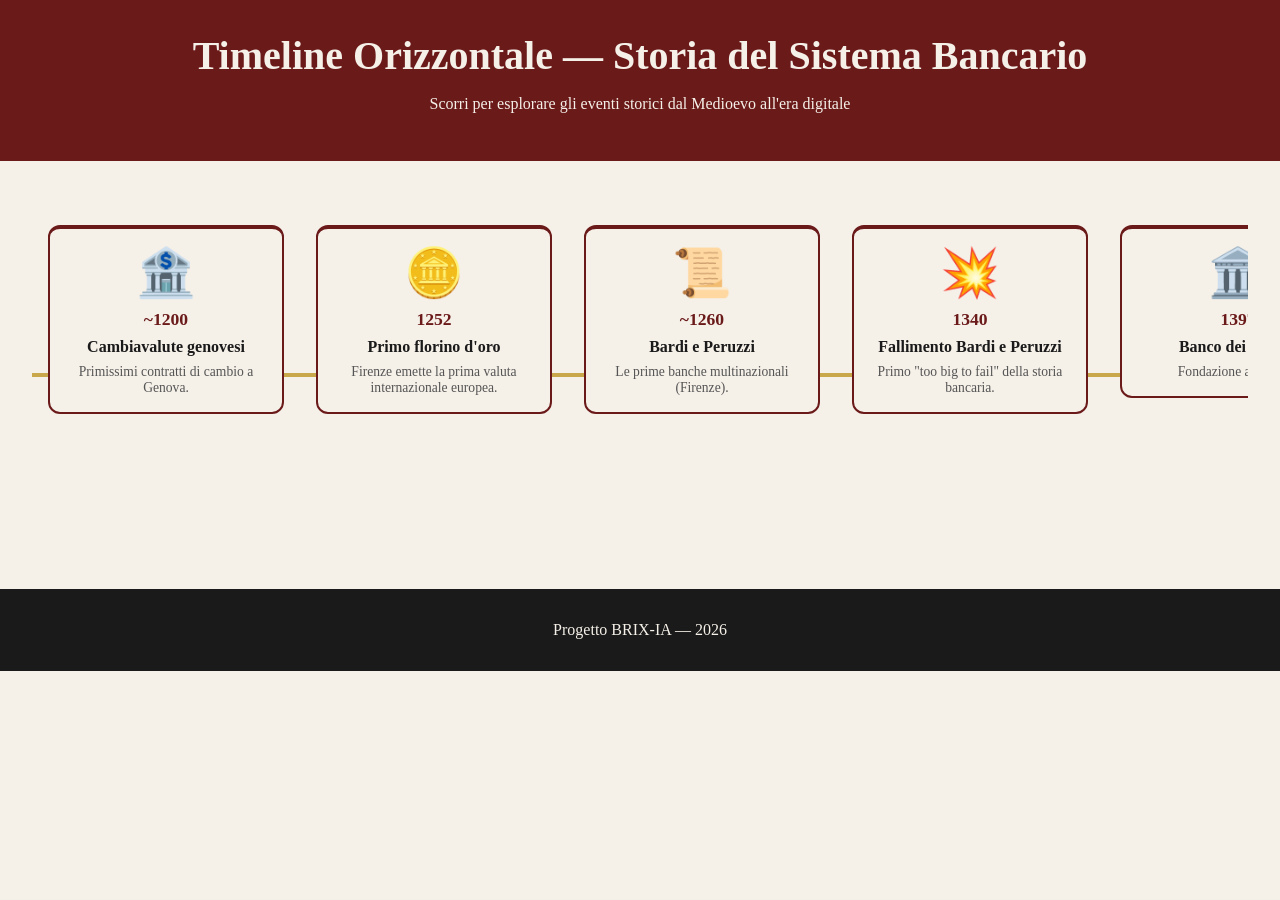
==== timeline-orizontal.html @ 4b07a0cc "Aggiunto prototipo timeline orizzontale con emoji e articoli HTML5" ====
<!DOCTYPE html>
<html lang="it">
<head>
    <meta charset="UTF-8">
    <meta name="viewport" content="width=device-width, initial-scale=1.0">
    <title>Timeline Orizzontale — Storia Bancaria</title>
    <link rel="stylesheet" href="src/timeline-horizontal.css">
</head>
<body>
    <header>
        <h1>Timeline Orizzontale — Storia del Sistema Bancario</h1>
        <p>Scorri per esplorare gli eventi storici dal Medioevo all'era digitale</p>
    </header>

    <main>
        <section class="timeline-horizontal" id="timeline">
            <!-- Atto I: Le Origini -->
            <article class="event" data-atto="1">
                <div class="emoji">🏦</div>
                <div class="date">~1200</div>
                <h3>Cambiavalute genovesi</h3>
                <p>Primissimi contratti di cambio a Genova.</p>
            </article>
            <article class="event" data-atto="1">
                <div class="emoji">🪙</div>
                <div class="date">1252</div>
                <h3>Primo florino d'oro</h3>
                <p>Firenze emette la prima valuta internazionale europea.</p>
            </article>
            <article class="event" data-atto="1">
                <div class="emoji">📜</div>
                <div class="date">~1260</div>
                <h3>Bardi e Peruzzi</h3>
                <p>Le prime banche multinazionali (Firenze).</p>
            </article>
            <article class="event" data-atto="1">
                <div class="emoji">💥</div>
                <div class="date">1340</div>
                <h3>Fallimento Bardi e Peruzzi</h3>
                <p>Primo "too big to fail" della storia bancaria.</p>
            </article>
            <article class="event" data-atto="1">
                <div class="emoji">🏛️</div>
                <div class="date">1397</div>
                <h3>Banco dei Medici</h3>
                <p>Fondazione a Firenze.</p>
            </article>
            <article class="event" data-atto="1">
                <div class="emoji">🏦</div>
                <div class="date">1472</div>
                <h3>Monte dei Paschi di Siena</h3>
                <p>La banca più antica del mondo ancora in attività.</p>
            </article>

            <!-- Atto II: La Rivoluzione Olandese e Inglese -->
            <article class="event" data-atto="2">
                <div class="emoji">🇳🇱</div>
                <div class="date">1609</div>
                <h3>Banco di Amsterdam</h3>
                <p>Primo prototipo di banca centrale.</p>
            </article>
            <article class="event" data-atto="2">
                <div class="emoji">🇬🇧</div>
                <div class="date">1694</div>
                <h3>Bank of England</h3>
                <p>Fondazione della prima banca centrale moderna.</p>
            </article>

            <!-- Atto III: L'Era Industriale -->
            <article class="event" data-atto="3">
                <div class="emoji">🇺🇸</div>
                <div class="date">1913</div>
                <h3>Federal Reserve</h3>
                <p>Nascita del sistema della banca centrale americana.</p>
            </article>
            <article class="event" data-atto="3">
                <div class="emoji">📉</div>
                <div class="date">1929</div>
                <h3>Grande Depressione</h3>
                <p>Crollo di Wall Street.</p>
            </article>

            <!-- Atto IV: L'Era Moderna -->
            <article class="event" data-atto="4">
                <div class="emoji">💸</div>
                <div class="date">1971</div>
                <h3>Nixon shock</h3>
                <p>Fine del gold standard.</p>
            </article>
            <article class="event" data-atto="4">
                <div class="emoji">🏛️💥</div>
                <div class="date">2008</div>
                <h3>Grande Crisi Finanziaria</h3>
                <p>Crollo di Lehman Brothers.</p>
            </article>

            <!-- Atto V: L'Era Digitale -->
            <article class="event" data-atto="5">
                <div class="emoji">₿</div>
                <div class="date">2009</div>
                <h3>Bitcoin</h3>
                <p>White paper di Satoshi Nakamoto.</p>
            </article>
            <article class="event" data-atto="5">
                <div class="emoji">📈</div>
                <div class="date">2024</div>
                <h3>ETF Bitcoin</h3>
                <p>Approvazione su Wall Street.</p>
            </article>
        </section>
    </main>

    <footer>
        <p>Progetto BRIX-IA — 2026</p>
    </footer>

    <script src="src/timeline-horizontal.js"></script>
</body>
</html>
---- src/timeline-horizontal.css ----
/* Timeline Orizzontale - Stile base */
:root {
    --oro: #c9a84c;
    --bordeaux: #6b1a1a;
    --avorio: #f5f0e8;
    --nero: #1a1a1a;
}

body {
    font-family: 'Georgia', serif;
    background-color: var(--avorio);
    color: var(--nero);
    margin: 0;
    padding: 0;
}

header {
    background-color: var(--bordeaux);
    color: var(--avorio);
    padding: 2rem;
    text-align: center;
}

header h1 {
    margin: 0;
    font-size: 2.5rem;
}

main {
    padding: 2rem;
    overflow-x: auto;
}

/* Timeline orizzontale */
.timeline-horizontal {
    display: flex;
    flex-direction: row;
    overflow-x: auto;
    padding: 2rem 1rem;
    gap: 2rem;
    position: relative;
    min-height: 300px;
    align-items: flex-start;
}

/* Linea temporale orizzontale */
.timeline-horizontal::before {
    content: '';
    position: absolute;
    top: 50%;
    left: 0;
    right: 0;
    height: 4px;
    background-color: var(--oro);
    transform: translateY(-50%);
    z-index: 0;
}

/* Evento (articolo) */
.event {
    flex: 0 0 auto;
    width: 200px;
    background-color: var(--avorio);
    border: 2px solid var(--bordeaux);
    border-radius: 12px;
    padding: 1rem;
    text-align: center;
    position: relative;
    z-index: 1;
    transition: transform 0.3s ease, box-shadow 0.3s ease;
    cursor: pointer;
}

.event:hover {
    transform: translateY(-10px);
    box-shadow: 0 10px 20px rgba(0,0,0,0.2);
}

/* Emoji (placeholder per immagini) */
.emoji {
    font-size: 3rem;
    margin-bottom: 0.5rem;
}

/* Data */
.date {
    font-weight: bold;
    color: var(--bordeaux);
    margin-bottom: 0.5rem;
    font-size: 1.1rem;
}

/* Titolo */
.event h3 {
    margin: 0.5rem 0;
    font-size: 1rem;
    color: var(--nero);
}

/* Descrizione */
.event p {
    font-size: 0.85rem;
    margin: 0;
    color: #555;
}

/* Attivo (selezionato) */
.event.active {
    border-color: var(--oro);
    background-color: #fff8e1;
    transform: translateY(-10px) scale(1.05);
}

/* Attributi per distinguere gli atti */
.event[data-atto="1"] { border-top: 4px solid var(--bordeaux); }
.event[data-atto="2"] { border-top: 4px solid var(--oro); }
.event[data-atto="3"] { border-top: 4px solid #8b4513; }
.event[data-atto="4"] { border-top: 4px solid #2f4f4f; }
.event[data-atto="5"] { border-top: 4px solid #4b0082; }

/* Footer */
footer {
    background-color: var(--nero);
    color: var(--avorio);
    text-align: center;
    padding: 1rem;
}

/* Responsive */
@media (max-width: 768px) {
    .timeline-horizontal {
        flex-direction: row;
        overflow-x: scroll;
        scroll-snap-type: x mandatory;
        -webkit-overflow-scrolling: touch;
    }
    
    .event {
        width: 160px;
        scroll-snap-align: center;
    }
    
    .emoji {
        font-size: 2rem;
    }
}

/* Barra di scorrimento personalizzata */
.timeline-horizontal::-webkit-scrollbar {
    height: 8px;
}

.timeline-horizontal::-webkit-scrollbar-track {
    background: var(--avorio);
}

.timeline-horizontal::-webkit-scrollbar-thumb {
    background: var(--bordeaux);
    border-radius: 4px;
}
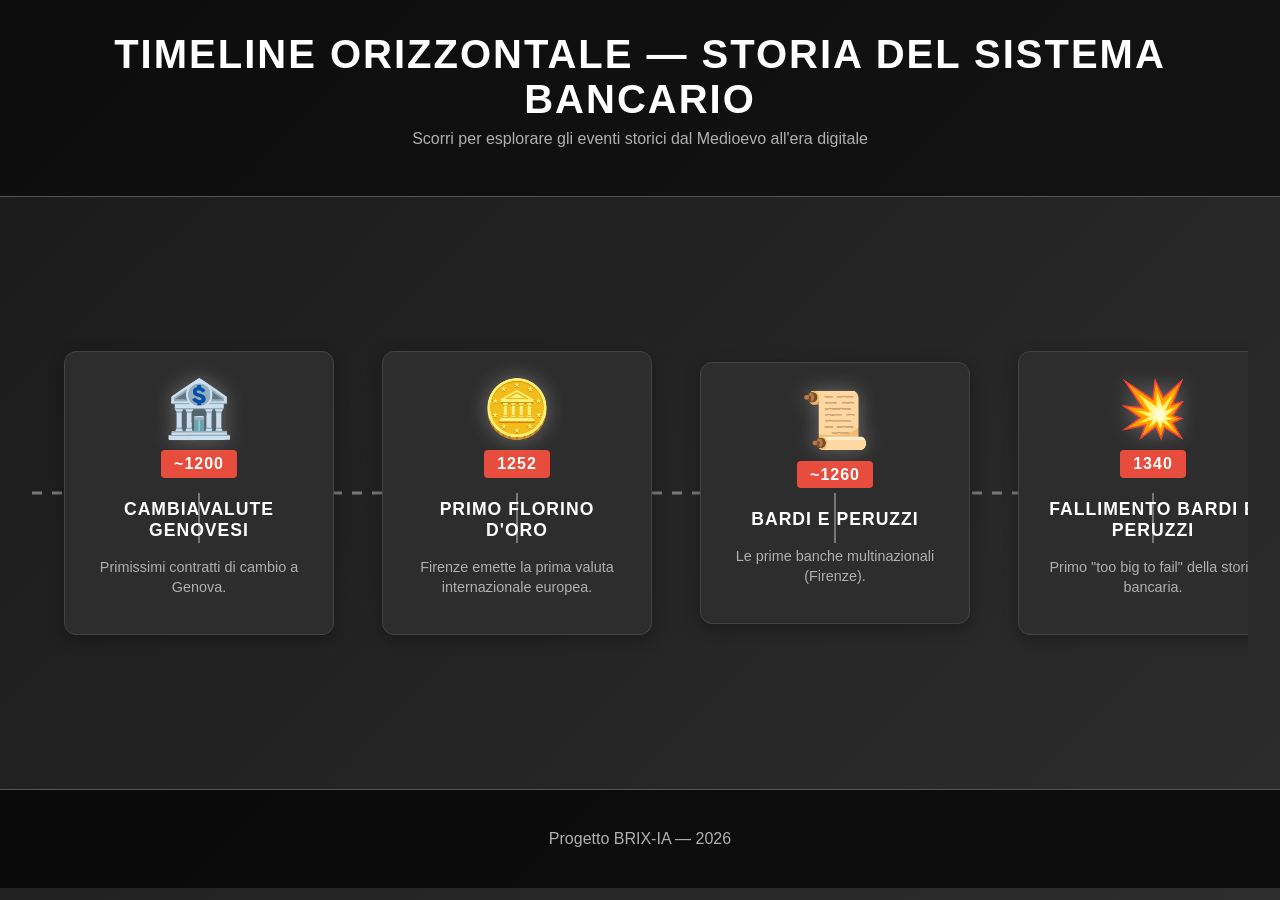
==== commit 4de31c30: "Aggiunto stile dark e espansione descrizione al click" ====
--- a/timeline-orizontal.html
+++ b/timeline-orizontal.html
@@ -4,7 +4,7 @@
     <meta charset="UTF-8">
     <meta name="viewport" content="width=device-width, initial-scale=1.0">
     <title>Timeline Orizzontale — Storia Bancaria</title>
-    <link rel="stylesheet" href="src/timeline-horizontal.css">
+    <link rel="stylesheet" href="src/timeline-horizontal-dark.css">
 </head>
 <body>
     <header>
@@ -16,96 +16,166 @@
         <section class="timeline-horizontal" id="timeline">
             <!-- Atto I: Le Origini -->
             <article class="event" data-atto="1">
-                <div class="emoji">🏦</div>
-                <div class="date">~1200</div>
-                <h3>Cambiavalute genovesi</h3>
-                <p>Primissimi contratti di cambio a Genova.</p>
+                <div class="event-header">
+                    <div class="emoji">🏦</div>
+                    <div class="date">~1200</div>
+                    <h3>Cambiavalute genovesi</h3>
+                </div>
+                <p class="description-short">Primissimi contratti di cambio a Genova.</p>
+                <div class="description-expanded">
+                    <p>I cambiavalute genovesi del XIII secolo furono pionieri nella creazione di strumenti finanziari innovativi come le lettere di cambio, permettendo il commercio internazionale senza trasportare moneta fisica.</p>
+                </div>
             </article>
             <article class="event" data-atto="1">
-                <div class="emoji">🪙</div>
-                <div class="date">1252</div>
-                <h3>Primo florino d'oro</h3>
-                <p>Firenze emette la prima valuta internazionale europea.</p>
+                <div class="event-header">
+                    <div class="emoji">🪙</div>
+                    <div class="date">1252</div>
+                    <h3>Primo florino d'oro</h3>
+                </div>
+                <p class="description-short">Firenze emette la prima valuta internazionale europea.</p>
+                <div class="description-expanded">
+                    <p>Il florino d'oro fiorentino, coniato per la prima volta nel 1252, divenne la valuta di riferimento per i commerci in Europa per oltre due secoli, garantendo purezza e stabilità.</p>
+                </div>
             </article>
             <article class="event" data-atto="1">
-                <div class="emoji">📜</div>
-                <div class="date">~1260</div>
-                <h3>Bardi e Peruzzi</h3>
-                <p>Le prime banche multinazionali (Firenze).</p>
+                <div class="event-header">
+                    <div class="emoji">📜</div>
+                    <div class="date">~1260</div>
+                    <h3>Bardi e Peruzzi</h3>
+                </div>
+                <p class="description-short">Le prime banche multinazionali (Firenze).</p>
+                <div class="description-expanded">
+                    <p>Le famiglie Bardi e Peruzzi gestivano filiali in tutta Europa, finanziando re e papi, e introdussero pratiche innovative come i conti correnti e il trasferimento di fondi senza movimento di metalli preziosi.</p>
+                </div>
             </article>
             <article class="event" data-atto="1">
-                <div class="emoji">💥</div>
-                <div class="date">1340</div>
-                <h3>Fallimento Bardi e Peruzzi</h3>
-                <p>Primo "too big to fail" della storia bancaria.</p>
+                <div class="event-header">
+                    <div class="emoji">💥</div>
+                    <div class="date">1340</div>
+                    <h3>Fallimento Bardi e Peruzzi</h3>
+                </div>
+                <p class="description-short">Primo "too big to fail" della storia bancaria.</p>
+                <div class="description-expanded">
+                    <p>Il fallimento delle due maggiori banche europee nel 1340 causò una crisi creditizia senza precedenti, spingendo i sovrani a cercare alternative e ponendo le basi per la creazione di banche centrali.</p>
+                </div>
             </article>
             <article class="event" data-atto="1">
-                <div class="emoji">🏛️</div>
-                <div class="date">1397</div>
-                <h3>Banco dei Medici</h3>
-                <p>Fondazione a Firenze.</p>
+                <div class="event-header">
+                    <div class="emoji">🏛️</div>
+                    <div class="date">1397</div>
+                    <h3>Banco dei Medici</h3>
+                </div>
+                <p class="description-short">Fondazione a Firenze.</p>
+                <div class="description-expanded">
+                    <p>Il Banco dei Medici, fondato da Giovanni di Bicci de' Medici, divenne la banca più potente d'Europa, finanziando il Rinascimento e stabilendo standard di contabilità con la partita doppia.</p>
+                </div>
             </article>
             <article class="event" data-atto="1">
-                <div class="emoji">🏦</div>
-                <div class="date">1472</div>
-                <h3>Monte dei Paschi di Siena</h3>
-                <p>La banca più antica del mondo ancora in attività.</p>
+                <div class="event-header">
+                    <div class="emoji">🏦</div>
+                    <div class="date">1472</div>
+                    <h3>Monte dei Paschi di Siena</h3>
+                </div>
+                <p class="description-short">La banca più antica del mondo ancora in attività.</p>
+                <div class="description-expanded">
+                    <p>Fondato come Monte dei Paschi di Siena nel 1472 per prestare a basso interesse ai cittadini, è la banca più antica del mondo ancora operativa, simbolo di continuità storica.</p>
+                </div>
             </article>
 
             <!-- Atto II: La Rivoluzione Olandese e Inglese -->
             <article class="event" data-atto="2">
-                <div class="emoji">🇳🇱</div>
-                <div class="date">1609</div>
-                <h3>Banco di Amsterdam</h3>
-                <p>Primo prototipo di banca centrale.</p>
+                <div class="event-header">
+                    <div class="emoji">🇳🇱</div>
+                    <div class="date">1609</div>
+                    <h3>Banco di Amsterdam</h3>
+                </div>
+                <p class="description-short">Primo prototipo di banca centrale.</p>
+                <div class="description-expanded">
+                    <p>Il Banco di Amsterdam, fondato nel 1609, fu il primo esempio di banca centrale moderna, garantendo la convertibilità delle valute e stabilendo standard per la moneta internazionale.</p>
+                </div>
             </article>
             <article class="event" data-atto="2">
-                <div class="emoji">🇬🇧</div>
-                <div class="date">1694</div>
-                <h3>Bank of England</h3>
-                <p>Fondazione della prima banca centrale moderna.</p>
+                <div class="event-header">
+                    <div class="emoji">🇬🇧</div>
+                    <div class="date">1694</div>
+                    <h3>Bank of England</h3>
+                </div>
+                <p class="description-short">Fondazione della prima banca centrale moderna.</p>
+                <div class="description-expanded">
+                    <p>La Bank of England, fondata nel 1694 per finanziare la guerra contro la Francia, divenne il modello per le banche centrali moderne, stabilendo il monopolio sull'emissione di banconote.</p>
+                </div>
             </article>
 
             <!-- Atto III: L'Era Industriale -->
             <article class="event" data-atto="3">
-                <div class="emoji">🇺🇸</div>
-                <div class="date">1913</div>
-                <h3>Federal Reserve</h3>
-                <p>Nascita del sistema della banca centrale americana.</p>
+                <div class="event-header">
+                    <div class="emoji">🇺🇸</div>
+                    <div class="date">1913</div>
+                    <h3>Federal Reserve</h3>
+                </div>
+                <p class="description-short">Nascita del sistema della banca centrale americana.</p>
+                <div class="description-expanded">
+                    <p>Il Federal Reserve Act del 1913 creò il sistema della banca centrale degli Stati Uniti, con l'obiettivo di fornire una moneta elastica e stabilizzare il sistema finanziario.</p>
+                </div>
             </article>
             <article class="event" data-atto="3">
-                <div class="emoji">📉</div>
-                <div class="date">1929</div>
-                <h3>Grande Depressione</h3>
-                <p>Crollo di Wall Street.</p>
+                <div class="event-header">
+                    <div class="emoji">📉</div>
+                    <div class="date">1929</div>
+                    <h3>Grande Depressione</h3>
+                </div>
+                <p class="description-short">Crollo di Wall Street.</p>
+                <div class="description-expanded">
+                    <p>Il crollo della borsa di Wall Street del 1929 segnò l'inizio della Grande Depressione, una crisi economica mondiale che durò per tutti gli anni '30 e cambiò la politica economica globale.</p>
+                </div>
             </article>
 
             <!-- Atto IV: L'Era Moderna -->
             <article class="event" data-atto="4">
-                <div class="emoji">💸</div>
-                <div class="date">1971</div>
-                <h3>Nixon shock</h3>
-                <p>Fine del gold standard.</p>
+                <div class="event-header">
+                    <div class="emoji">💸</div>
+                    <div class="date">1971</div>
+                    <h3>Nixon shock</h3>
+                </div>
+                <p class="description-short">Fine del gold standard.</p>
+                <div class="description-expanded">
+                    <p>Il 15 agosto 1971, il presidente Nixon sospese la convertibilità del dollaro in oro, ponendo fine al sistema di Bretton Woods e dando inizio all'era della moneta fiat globale.</p>
+                </div>
             </article>
             <article class="event" data-atto="4">
-                <div class="emoji">🏛️💥</div>
-                <div class="date">2008</div>
-                <h3>Grande Crisi Finanziaria</h3>
-                <p>Crollo di Lehman Brothers.</p>
+                <div class="event-header">
+                    <div class="emoji">🏛️💥</div>
+                    <div class="date">2008</div>
+                    <h3>Grande Crisi Finanziaria</h3>
+                </div>
+                <p class="description-short">Crollo di Lehman Brothers.</p>
+                <div class="description-expanded">
+                    <p>Il fallimento di Lehman Brothers nel settembre 2008 scatenò la più grave crisi finanziaria dai tempi della Grande Depressione, con ripercussioni globali durature.</p>
+                </div>
             </article>
 
             <!-- Atto V: L'Era Digitale -->
             <article class="event" data-atto="5">
-                <div class="emoji">₿</div>
-                <div class="date">2009</div>
-                <h3>Bitcoin</h3>
-                <p>White paper di Satoshi Nakamoto.</p>
+                <div class="event-header">
+                    <div class="emoji">₿</div>
+                    <div class="date">2009</div>
+                    <h3>Bitcoin</h3>
+                </div>
+                <p class="description-short">White paper di Satoshi Nakamoto.</p>
+                <div class="description-expanded">
+                    <p>Il 31 ottobre 2008, Satoshi Nakamoto pubblicò il white paper Bitcoin, introducendo la prima criptovaluta decentralizzata e aprendo la strada alla blockchain.</p>
+                </div>
             </article>
             <article class="event" data-atto="5">
-                <div class="emoji">📈</div>
-                <div class="date">2024</div>
-                <h3>ETF Bitcoin</h3>
-                <p>Approvazione su Wall Street.</p>
+                <div class="event-header">
+                    <div class="emoji">📈</div>
+                    <div class="date">2024</div>
+                    <h3>ETF Bitcoin</h3>
+                </div>
+                <p class="description-short">Approvazione su Wall Street.</p>
+                <div class="description-expanded">
+                    <p>Nel 2024, la SEC approvò i primi ETF Bitcoin, permettendo agli investitori istituzionali di accedere a Bitcoin attraverso strumenti regolamentati.</p>
+                </div>
             </article>
         </section>
     </main>
--- a/src/timeline-horizontal-dark.css
+++ b/src/timeline-horizontal-dark.css
@@ -0,0 +1,255 @@
+/* Timeline Orizzontale - Stile Dark */
+:root {
+    --bg-dark: #1a1a1a;
+    --bg-card: #2d2d2d;
+    --text-primary: #ffffff;
+    --text-secondary: #b0b0b0;
+    --accent-red: #e74c3c;
+    --accent-blue: #3498db;
+    --accent-yellow: #f1c40f;
+    --accent-green: #2ecc71;
+    --accent-purple: #9b59b6;
+    --line-color: #555;
+    --line-dashed: #777;
+}
+
+body {
+    font-family: 'Segoe UI', Tahoma, Geneva, Verdana, sans-serif;
+    background: linear-gradient(135deg, #1a1a1a 0%, #2d2d2d 100%);
+    color: var(--text-primary);
+    margin: 0;
+    padding: 0;
+    min-height: 100vh;
+}
+
+header {
+    background: rgba(0,0,0,0.5);
+    padding: 2rem;
+    text-align: center;
+    border-bottom: 1px solid var(--line-color);
+}
+
+header h1 {
+    margin: 0;
+    font-size: 2.5rem;
+    font-weight: 700;
+    letter-spacing: 2px;
+    text-transform: uppercase;
+}
+
+header p {
+    color: var(--text-secondary);
+    margin-top: 0.5rem;
+}
+
+main {
+    padding: 2rem;
+    overflow-x: auto;
+    position: relative;
+}
+
+/* Timeline orizzontale */
+.timeline-horizontal {
+    display: flex;
+    flex-direction: row;
+    overflow-x: auto;
+    padding: 4rem 2rem;
+    gap: 3rem;
+    position: relative;
+    min-height: 400px;
+    align-items: center;
+}
+
+/* Linea temporale orizzontale tratteggiata */
+.timeline-horizontal::before {
+    content: '';
+    position: absolute;
+    top: 50%;
+    left: 0;
+    right: 0;
+    height: 3px;
+    background: repeating-linear-gradient(
+        to right,
+        var(--line-dashed) 0,
+        var(--line-dashed) 10px,
+        transparent 10px,
+        transparent 20px
+    );
+    transform: translateY(-50%);
+    z-index: 0;
+}
+
+/* Evento (articolo) */
+.event {
+    flex: 0 0 auto;
+    width: 220px;
+    background-color: var(--bg-card);
+    border-radius: 12px;
+    padding: 1.5rem;
+    text-align: center;
+    position: relative;
+    z-index: 1;
+    transition: all 0.3s ease;
+    cursor: pointer;
+    box-shadow: 0 4px 15px rgba(0,0,0,0.3);
+    border: 1px solid #444;
+}
+
+.event:hover {
+    transform: translateY(-15px) scale(1.02);
+    box-shadow: 0 15px 30px rgba(0,0,0,0.5);
+    border-color: var(--accent-blue);
+}
+
+.event-header {
+    margin-bottom: 1rem;
+}
+
+/* Emoji (placeholder per immagini) */
+.emoji {
+    font-size: 3.5rem;
+    margin-bottom: 0.5rem;
+    display: block;
+    filter: drop-shadow(0 0 10px rgba(255,255,255,0.3));
+}
+
+/* Data - blocco colore */
+.date {
+    display: inline-block;
+    background: var(--accent-red);
+    color: white;
+    font-weight: bold;
+    padding: 0.3rem 0.8rem;
+    border-radius: 4px;
+    margin-bottom: 0.8rem;
+    font-size: 1rem;
+    text-transform: uppercase;
+    letter-spacing: 1px;
+}
+
+/* Titolo */
+.event h3 {
+    margin: 0.5rem 0;
+    font-size: 1.1rem;
+    font-weight: 600;
+    text-transform: uppercase;
+    letter-spacing: 1px;
+    color: var(--text-primary);
+}
+
+/* Descrizione breve */
+.description-short {
+    font-size: 0.9rem;
+    color: var(--text-secondary);
+    margin: 0.8rem 0;
+    line-height: 1.4;
+}
+
+/* Descrizione espansa (nascosta di default) */
+.description-expanded {
+    max-height: 0;
+    overflow: hidden;
+    opacity: 0;
+    transition: all 0.3s ease;
+    text-align: left;
+    font-size: 0.85rem;
+    color: #ccc;
+    line-height: 1.5;
+    margin-top: 0;
+}
+
+/* Stato espanso */
+.event.expanded {
+    width: 280px;
+    background-color: #3d3d3d;
+    border-color: var(--accent-blue);
+}
+
+.event.expanded .description-expanded {
+    max-height: 200px;
+    opacity: 1;
+    margin-top: 1rem;
+    padding-top: 1rem;
+    border-top: 1px solid #555;
+}
+
+/* Attributi per distinguere gli atti - colori diversi per ogni atto */
+.event[data-atto="1"] .date { background: var(--accent-red); }
+.event[data-atto="2"] .date { background: var(--accent-blue); }
+.event[data-atto="3"] .date { background: var(--accent-yellow); color: #333; }
+.event[data-atto="4"] .date { background: var(--accent-green); }
+.event[data-atto="5"] .date { background: var(--accent-purple); }
+
+/* Connettore verticale dalla linea all'evento */
+.event::before {
+    content: '';
+    position: absolute;
+    top: 50%;
+    left: 50%;
+    width: 2px;
+    height: 50px;
+    background-color: var(--line-dashed);
+    transform: translateX(-50%);
+    z-index: -1;
+}
+
+/* Footer */
+footer {
+    background: rgba(0,0,0,0.7);
+    color: var(--text-secondary);
+    text-align: center;
+    padding: 1.5rem;
+    border-top: 1px solid var(--line-color);
+}
+
+/* Responsive */
+@media (max-width: 768px) {
+    .timeline-horizontal {
+        flex-direction: row;
+        overflow-x: scroll;
+        scroll-snap-type: x mandatory;
+        -webkit-overflow-scrolling: touch;
+        padding: 3rem 1rem;
+        gap: 1.5rem;
+    }
+    
+    .event {
+        width: 180px;
+        scroll-snap-align: center;
+        padding: 1rem;
+    }
+    
+    .emoji {
+        font-size: 2.5rem;
+    }
+    
+    .event.expanded {
+        width: 220px;
+    }
+}
+
+/* Barra di scorrimento personalizzata */
+.timeline-horizontal::-webkit-scrollbar {
+    height: 10px;
+}
+
+.timeline-horizontal::-webkit-scrollbar-track {
+    background: #222;
+    border-radius: 5px;
+}
+
+.timeline-horizontal::-webkit-scrollbar-thumb {
+    background: linear-gradient(90deg, var(--accent-red), var(--accent-blue));
+    border-radius: 5px;
+}
+
+/* Animazione per espansione */
+@keyframes expandPulse {
+    0% { transform: scale(1); }
+    50% { transform: scale(1.02); }
+    100% { transform: scale(1); }
+}
+
+.event.expanded {
+    animation: expandPulse 0.3s ease;
+}
